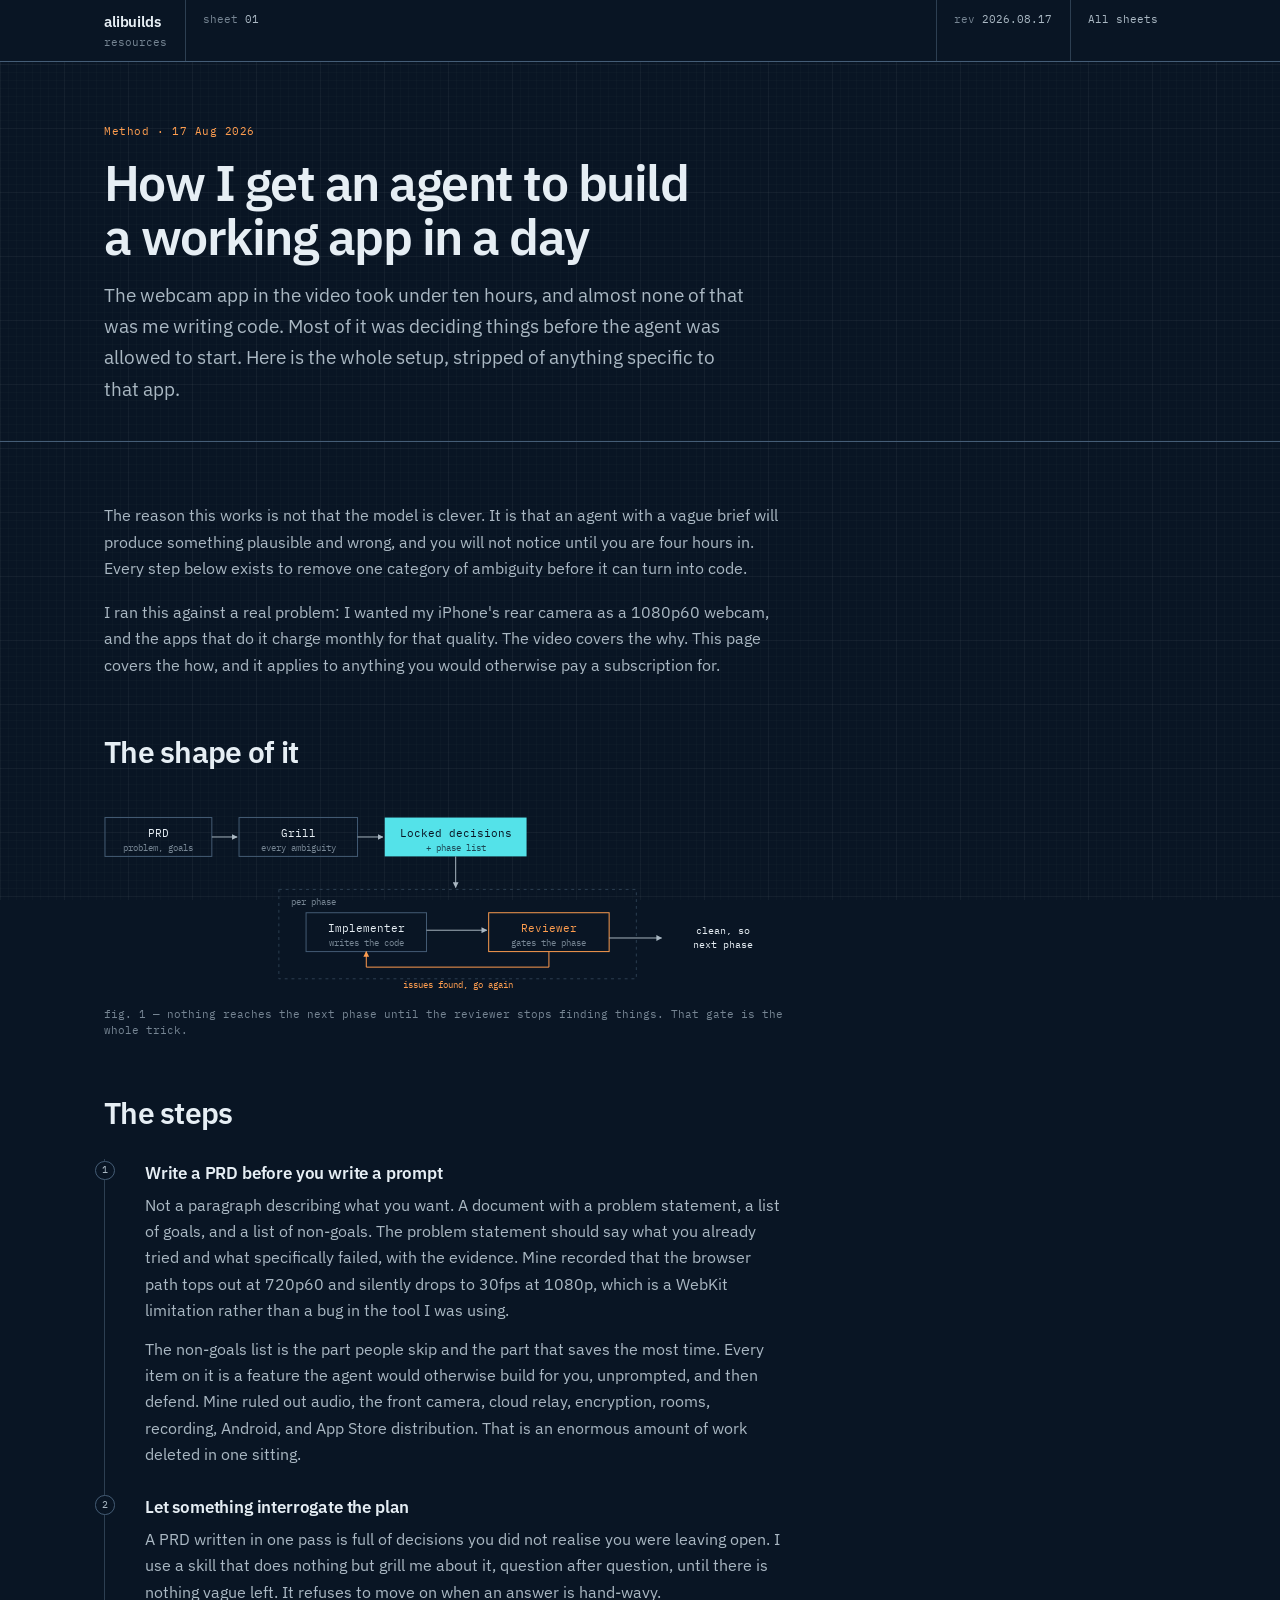
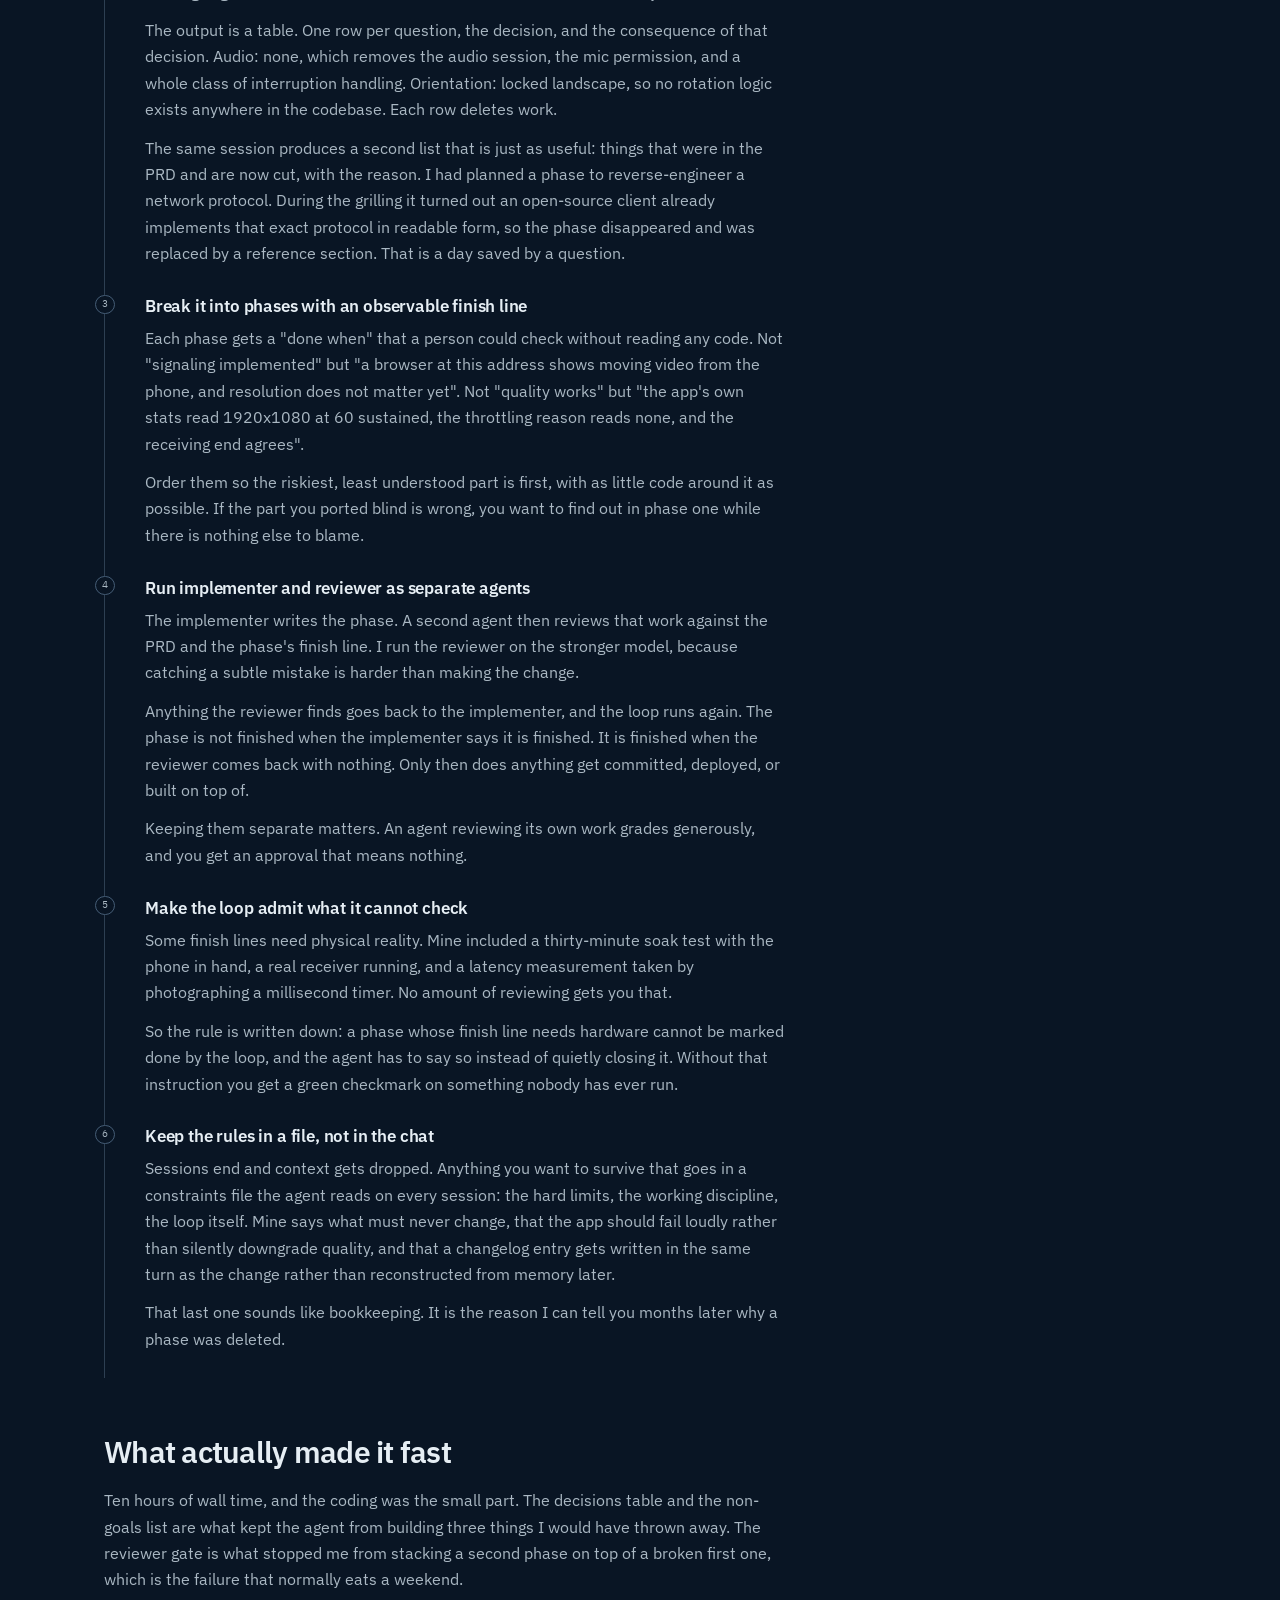
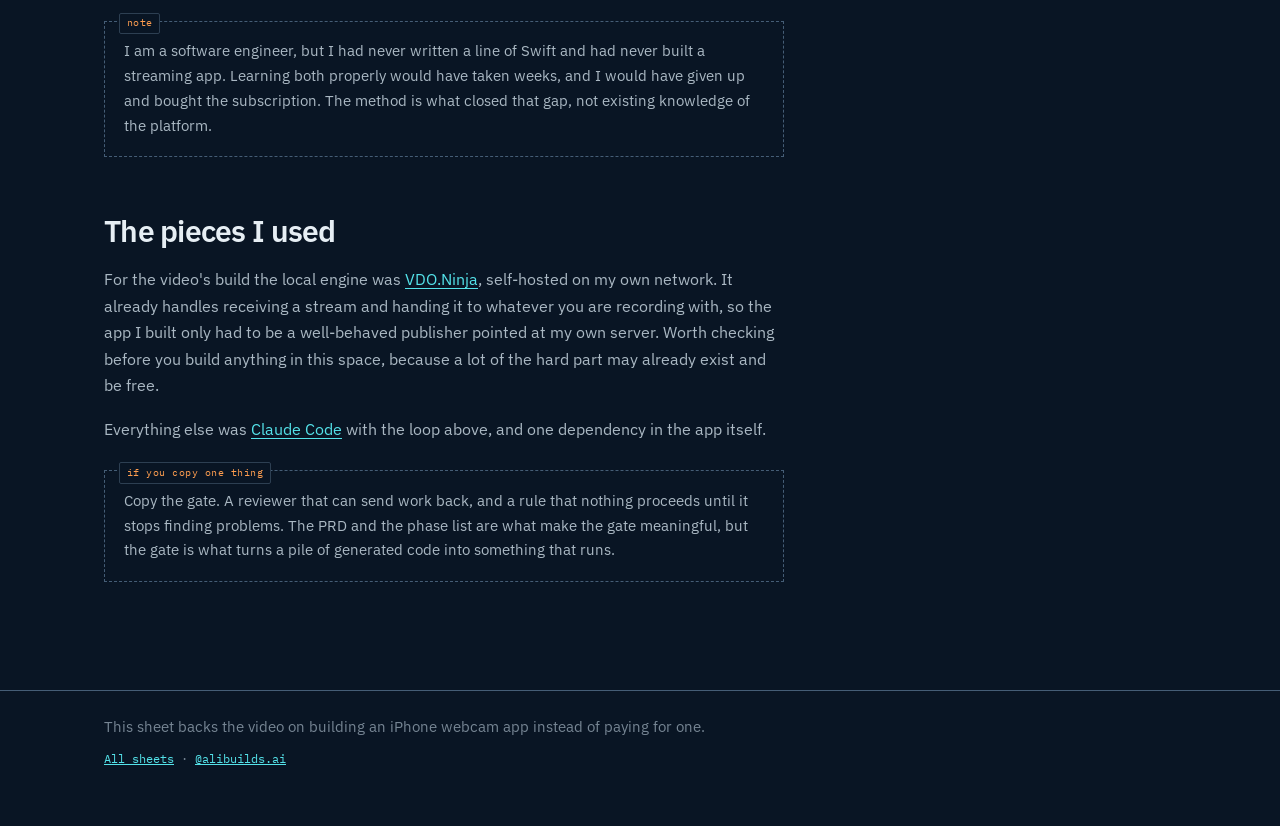
==== guides/agent-built-app/index.html @ 9efca92f "Blueprint resource hub: index with table/gallery/search, first guide sheet Static site for GitHub Pa" ====
<!doctype html>
<html lang="en">
<head>
<meta charset="utf-8">
<meta name="viewport" content="width=device-width, initial-scale=1">
<title>How I get an agent to build a working app in a day · alibuilds</title>
<meta name="description" content="The PRD, the interrogation that turns it into locked decisions, and the implementer-and-reviewer loop that gates every phase.">
<meta property="og:title" content="How I get an agent to build a working app in a day">
<meta property="og:description" content="The PRD, the interrogation that turns it into locked decisions, and the implementer-and-reviewer loop that gates every phase.">
<meta property="og:type" content="article">
<link rel="preconnect" href="https://fonts.googleapis.com">
<link rel="preconnect" href="https://fonts.gstatic.com" crossorigin>
<link href="https://fonts.googleapis.com/css2?family=IBM+Plex+Sans:wght@400;500;600;700&family=IBM+Plex+Mono:wght@400;500&display=swap" rel="stylesheet">
<link rel="stylesheet" href="../../assets/css/main.css">
</head>
<body>

<a class="skip" href="#body">Skip to the guide</a>

<div class="titleblock"><div class="wrap">
  <div class="tb"><b>alibuilds</b>resources</div>
  <div class="tb tb-hide">sheet<span class="v"> 01</span></div>
  <div class="tb tb-hide">rev<span class="v"> 2026.08.17</span></div>
  <div class="tb"><a href="../../">All sheets</a></div>
</div></div>

<div class="guide-head"><div class="wrap">
  <p class="kicker">Method · 17 Aug 2026</p>
  <h1>How I get an agent to build a working app in a day</h1>
  <p class="standfirst">The webcam app in the video took under ten hours, and almost none of that was me writing code. Most of it was deciding things before the agent was allowed to start. Here is the whole setup, stripped of anything specific to that app.</p>
</div></div>

<main class="wrap" id="body">
<div class="prose">

  <p>The reason this works is not that the model is clever. It is that an agent with a vague brief will produce something plausible and wrong, and you will not notice until you are four hours in. Every step below exists to remove one category of ambiguity before it can turn into code.</p>

  <p>I ran this against a real problem: I wanted my iPhone's rear camera as a 1080p60 webcam, and the apps that do it charge monthly for that quality. The video covers the why. This page covers the how, and it applies to anything you would otherwise pay a subscription for.</p>

  <h2>The shape of it</h2>

  <figure class="dwg">
    <svg viewBox="0 0 700 200" role="img" aria-labelledby="loop-title loop-desc" xmlns="http://www.w3.org/2000/svg">
      <title id="loop-title">The phase loop</title>
      <desc id="loop-desc">A PRD feeds an interrogation step, which produces locked decisions and a phase list. Each phase runs an implementer, then a reviewer. The reviewer either sends work back to the implementer or opens the gate to the next phase.</desc>
      <defs>
        <marker id="a1" viewBox="0 0 10 10" refX="9" refY="5" markerWidth="6" markerHeight="6" orient="auto-start-reverse"><path d="M0,0 L10,5 L0,10 z" fill="oklch(0.775 0.022 240)"/></marker>
        <marker id="a2" viewBox="0 0 10 10" refX="9" refY="5" markerWidth="6" markerHeight="6" orient="auto-start-reverse"><path d="M0,0 L10,5 L0,10 z" fill="oklch(0.790 0.155 55)"/></marker>
      </defs>
      <g font-family="IBM Plex Mono, monospace" font-size="11.5" fill="oklch(0.945 0.012 240)">
        <rect x="1" y="16" width="110" height="40" fill="none" stroke="oklch(0.470 0.050 250)"/>
        <text x="56" y="36" text-anchor="middle">PRD</text>
        <text x="56" y="50" text-anchor="middle" font-size="9.5" fill="oklch(0.610 0.028 245)">problem, goals</text>

        <line x1="111" y1="36" x2="137" y2="36" stroke="oklch(0.775 0.022 240)" marker-end="url(#a1)"/>

        <rect x="139" y="16" width="122" height="40" fill="none" stroke="oklch(0.470 0.050 250)"/>
        <text x="200" y="36" text-anchor="middle">Grill</text>
        <text x="200" y="50" text-anchor="middle" font-size="9.5" fill="oklch(0.610 0.028 245)">every ambiguity</text>

        <line x1="261" y1="36" x2="287" y2="36" stroke="oklch(0.775 0.022 240)" marker-end="url(#a1)"/>

        <rect x="289" y="16" width="146" height="40" fill="oklch(0.840 0.120 200)"/>
        <text x="362" y="36" text-anchor="middle" fill="oklch(0.192 0.036 255)">Locked decisions</text>
        <text x="362" y="50" text-anchor="middle" font-size="9.5" fill="oklch(0.192 0.036 255 / 0.75)">+ phase list</text>

        <line x1="362" y1="56" x2="362" y2="88" stroke="oklch(0.775 0.022 240)" marker-end="url(#a1)"/>

        <rect x="180" y="90" width="368" height="92" fill="none" stroke="oklch(0.360 0.040 250)" stroke-dasharray="3 4"/>
        <text x="192" y="106" font-size="9.5" fill="oklch(0.610 0.028 245)">per phase</text>

        <rect x="208" y="114" width="124" height="40" fill="none" stroke="oklch(0.470 0.050 250)"/>
        <text x="270" y="134" text-anchor="middle">Implementer</text>
        <text x="270" y="148" text-anchor="middle" font-size="9.5" fill="oklch(0.610 0.028 245)">writes the code</text>

        <line x1="332" y1="132" x2="394" y2="132" stroke="oklch(0.775 0.022 240)" marker-end="url(#a1)"/>

        <rect x="396" y="114" width="124" height="40" fill="none" stroke="oklch(0.790 0.155 55)"/>
        <text x="458" y="134" text-anchor="middle" fill="oklch(0.790 0.155 55)">Reviewer</text>
        <text x="458" y="148" text-anchor="middle" font-size="9.5" fill="oklch(0.610 0.028 245)">gates the phase</text>

        <path d="M458 154 L458 170 L270 170 L270 154" fill="none" stroke="oklch(0.790 0.155 55)" marker-end="url(#a2)"/>
        <text x="364" y="192" text-anchor="middle" font-size="9.5" fill="oklch(0.790 0.155 55)">issues found, go again</text>

        <line x1="520" y1="140" x2="574" y2="140" stroke="oklch(0.775 0.022 240)" marker-end="url(#a1)"/>
        <text x="637" y="136" text-anchor="middle" font-size="10.5">clean, so</text>
        <text x="637" y="150" text-anchor="middle" font-size="10.5">next phase</text>
      </g>
    </svg>
    <figcaption>fig. 1 — nothing reaches the next phase until the reviewer stops finding things. That gate is the whole trick.</figcaption>
  </figure>

  <h2>The steps</h2>

  <ol class="proc">

    <li>
      <h3>Write a PRD before you write a prompt</h3>
      <p>Not a paragraph describing what you want. A document with a problem statement, a list of goals, and a list of non-goals. The problem statement should say what you already tried and what specifically failed, with the evidence. Mine recorded that the browser path tops out at 720p60 and silently drops to 30fps at 1080p, which is a WebKit limitation rather than a bug in the tool I was using.</p>
      <p>The non-goals list is the part people skip and the part that saves the most time. Every item on it is a feature the agent would otherwise build for you, unprompted, and then defend. Mine ruled out audio, the front camera, cloud relay, encryption, rooms, recording, Android, and App Store distribution. That is an enormous amount of work deleted in one sitting.</p>
    </li>

    <li>
      <h3>Let something interrogate the plan</h3>
      <p>A PRD written in one pass is full of decisions you did not realise you were leaving open. I use a skill that does nothing but grill me about it, question after question, until there is nothing vague left. It refuses to move on when an answer is hand-wavy.</p>
      <p>The output is a table. One row per question, the decision, and the consequence of that decision. Audio: none, which removes the audio session, the mic permission, and a whole class of interruption handling. Orientation: locked landscape, so no rotation logic exists anywhere in the codebase. Each row deletes work.</p>
      <p>The same session produces a second list that is just as useful: things that were in the PRD and are now cut, with the reason. I had planned a phase to reverse-engineer a network protocol. During the grilling it turned out an open-source client already implements that exact protocol in readable form, so the phase disappeared and was replaced by a reference section. That is a day saved by a question.</p>
    </li>

    <li>
      <h3>Break it into phases with an observable finish line</h3>
      <p>Each phase gets a "done when" that a person could check without reading any code. Not "signaling implemented" but "a browser at this address shows moving video from the phone, and resolution does not matter yet". Not "quality works" but "the app's own stats read 1920x1080 at 60 sustained, the throttling reason reads none, and the receiving end agrees".</p>
      <p>Order them so the riskiest, least understood part is first, with as little code around it as possible. If the part you ported blind is wrong, you want to find out in phase one while there is nothing else to blame.</p>
    </li>

    <li>
      <h3>Run implementer and reviewer as separate agents</h3>
      <p>The implementer writes the phase. A second agent then reviews that work against the PRD and the phase's finish line. I run the reviewer on the stronger model, because catching a subtle mistake is harder than making the change.</p>
      <p>Anything the reviewer finds goes back to the implementer, and the loop runs again. The phase is not finished when the implementer says it is finished. It is finished when the reviewer comes back with nothing. Only then does anything get committed, deployed, or built on top of.</p>
      <p>Keeping them separate matters. An agent reviewing its own work grades generously, and you get an approval that means nothing.</p>
    </li>

    <li>
      <h3>Make the loop admit what it cannot check</h3>
      <p>Some finish lines need physical reality. Mine included a thirty-minute soak test with the phone in hand, a real receiver running, and a latency measurement taken by photographing a millisecond timer. No amount of reviewing gets you that.</p>
      <p>So the rule is written down: a phase whose finish line needs hardware cannot be marked done by the loop, and the agent has to say so instead of quietly closing it. Without that instruction you get a green checkmark on something nobody has ever run.</p>
    </li>

    <li>
      <h3>Keep the rules in a file, not in the chat</h3>
      <p>Sessions end and context gets dropped. Anything you want to survive that goes in a constraints file the agent reads on every session: the hard limits, the working discipline, the loop itself. Mine says what must never change, that the app should fail loudly rather than silently downgrade quality, and that a changelog entry gets written in the same turn as the change rather than reconstructed from memory later.</p>
      <p>That last one sounds like bookkeeping. It is the reason I can tell you months later why a phase was deleted.</p>
    </li>

  </ol>

  <h2>What actually made it fast</h2>

  <p>Ten hours of wall time, and the coding was the small part. The decisions table and the non-goals list are what kept the agent from building three things I would have thrown away. The reviewer gate is what stopped me from stacking a second phase on top of a broken first one, which is the failure that normally eats a weekend.</p>

  <div class="annot">
    <span class="tag">note</span>
    <p>I am a software engineer, but I had never written a line of Swift and had never built a streaming app. Learning both properly would have taken weeks, and I would have given up and bought the subscription. The method is what closed that gap, not existing knowledge of the platform.</p>
  </div>

  <h2>The pieces I used</h2>

  <p>For the video's build the local engine was <a href="https://vdo.ninja/">VDO.Ninja</a>, self-hosted on my own network. It already handles receiving a stream and handing it to whatever you are recording with, so the app I built only had to be a well-behaved publisher pointed at my own server. Worth checking before you build anything in this space, because a lot of the hard part may already exist and be free.</p>

  <p>Everything else was <a href="https://claude.com/claude-code">Claude Code</a> with the loop above, and one dependency in the app itself.</p>

  <div class="annot">
    <span class="tag">if you copy one thing</span>
    <p>Copy the gate. A reviewer that can send work back, and a rule that nothing proceeds until it stops finding problems. The PRD and the phase list are what make the gate meaningful, but the gate is what turns a pile of generated code into something that runs.</p>
  </div>

</div>
</main>

<footer class="guide-foot"><div class="wrap">
  <p>This sheet backs the video on building an iPhone webcam app instead of paying for one.</p>
  <p class="nav"><a href="../../">All sheets</a> · <a href="https://www.instagram.com/alibuilds.ai/">@alibuilds.ai</a></p>
</div></footer>

</body>
</html>
---- assets/css/main.css ----
/* alibuilds resource hub
   Lane: technical drawing. Ink-blue ground with a faint drafting grid, thin
   strokes, title-block header, sheets and callouts. Committed dark, no light
   variant: the pages are read on a phone at night straight off a video.
   ponytail: hand-written HTML per guide, one JS file for the index views.
   Move to a build step when copy-pasting the shell costs more than learning it. */

:root {
  color-scheme: dark;

  --ground:   oklch(0.192 0.036 255);
  --panel:    oklch(0.228 0.038 255);
  --panel-2:  oklch(0.262 0.040 255);
  --ink:      oklch(0.945 0.012 240);
  --ink-2:    oklch(0.775 0.022 240);
  --ink-3:    oklch(0.610 0.028 245);
  --stroke:   oklch(0.360 0.040 250);
  --stroke-2: oklch(0.470 0.050 250);
  --draw:     oklch(0.840 0.120 200);
  --draw-dim: oklch(0.840 0.120 200 / 0.14);
  --mark:     oklch(0.790 0.155 55);

  --sans: "IBM Plex Sans", ui-sans-serif, system-ui, -apple-system, "Segoe UI", sans-serif;
  --mono: "IBM Plex Mono", ui-monospace, SFMono-Regular, Menlo, Consolas, monospace;

  --measure: 68ch;
  --gutter: clamp(1.1rem, 4.5vw, 3.5rem);
  --ease: cubic-bezier(0.16, 1, 0.3, 1);

  --z-sticky: 10;
  --z-overlay: 40;
}

*, *::before, *::after { box-sizing: border-box; }

html { -webkit-text-size-adjust: 100%; }

body {
  margin: 0;
  color: var(--ink);
  font-family: var(--sans);
  font-size: 1rem;
  line-height: 1.65;
  background-color: var(--ground);
  /* drafting grid: 8px fine over 64px coarse, deliberately near-threshold */
  background-image:
    linear-gradient(oklch(0.98 0.02 240 / 0.030) 1px, transparent 1px),
    linear-gradient(90deg, oklch(0.98 0.02 240 / 0.030) 1px, transparent 1px),
    linear-gradient(oklch(0.98 0.02 240 / 0.016) 1px, transparent 1px),
    linear-gradient(90deg, oklch(0.98 0.02 240 / 0.016) 1px, transparent 1px);
  background-size: 64px 64px, 64px 64px, 8px 8px, 8px 8px;
  background-attachment: fixed;
  -webkit-font-smoothing: antialiased;
}

.wrap { width: 100%; max-width: 74rem; margin-inline: auto; padding-inline: var(--gutter); }

a { color: var(--draw); }

:where(a, button, input, summary):focus-visible {
  outline: 2px solid var(--draw);
  outline-offset: 2px;
  border-radius: 2px;
}

.skip {
  position: absolute; left: -9999px; top: 0;
  background: var(--panel); color: var(--ink);
  padding: 0.6rem 1rem; z-index: var(--z-overlay);
}
.skip:focus { left: 0.5rem; top: 0.5rem; }

/* ---------- title block ---------- */

.titleblock { border-bottom: 1px solid var(--stroke-2); background: var(--ground); position: sticky; top: 0; z-index: var(--z-sticky); }
.titleblock .wrap { display: grid; grid-template-columns: 1fr auto; }
@media (min-width: 46rem) { .titleblock .wrap { grid-template-columns: auto 1fr auto auto; } }

.tb {
  padding: 0.7rem 1.1rem;
  border-left: 1px solid var(--stroke);
  font-family: var(--mono); font-size: 0.6875rem; color: var(--ink-3); line-height: 1.5;
}
.tb:first-child { border-left: 0; padding-left: 0; }
.tb b { display: block; font-family: var(--sans); font-size: 0.9375rem; font-weight: 600; color: var(--ink); letter-spacing: -0.01em; }
.tb .v { color: var(--ink-2); }
.tb a { color: var(--ink-2); text-decoration: none; }
.tb a:hover { color: var(--draw); }
.tb-hide { display: none; }
@media (min-width: 46rem) { .tb-hide { display: block; } }

/* ---------- hero ---------- */

.hero { padding-block: clamp(2.5rem, 7vw, 4.5rem) clamp(1.5rem, 4vw, 2.5rem); }
.hero h1 {
  font-size: clamp(2rem, 5.4vw, 3.5rem); font-weight: 600;
  line-height: 1.08; letter-spacing: -0.03em;
  margin: 0 0 1.15rem; max-width: 18ch; text-wrap: balance;
}
.hero h1 u {
  color: var(--draw); text-decoration: underline;
  text-decoration-color: var(--stroke-2); text-decoration-thickness: 1px;
  text-underline-offset: 0.16em;
}
.hero p { color: var(--ink-2); max-width: 52ch; margin: 0; font-size: clamp(1rem, 1.6vw, 1.125rem); text-wrap: pretty; }

.dim { display: flex; align-items: center; gap: 0.6rem; margin-top: 2rem; font-family: var(--mono); font-size: 0.6875rem; color: var(--ink-3); }
.dim .l { height: 1px; background: var(--stroke-2); flex: 1; position: relative; }
.dim .l::before, .dim .l::after { content: ""; position: absolute; top: -3px; width: 1px; height: 7px; background: var(--stroke-2); }
.dim .l::before { left: 0; }
.dim .l::after { right: 0; }

/* ---------- section rules ---------- */

.sect { margin-top: clamp(2rem, 5vw, 3rem); }
.sect-head { display: flex; align-items: center; gap: 0.75rem; font-family: var(--mono); font-size: 0.6875rem; color: var(--ink-3); letter-spacing: 0.05em; margin-bottom: 0.9rem; }
.sect-head::after { content: ""; flex: 1; height: 1px; background: var(--stroke); }

/* ---------- guide page ---------- */

.guide-head { padding-block: clamp(2.25rem, 6vw, 3.75rem) clamp(1.5rem, 4vw, 2.25rem); border-bottom: 1px solid var(--stroke-2); }
.guide-head .kicker { font-family: var(--mono); font-size: 0.6875rem; color: var(--mark); letter-spacing: 0.05em; margin: 0 0 0.9rem; }
.guide-head h1 {
  margin: 0 0 1rem; font-size: clamp(1.9rem, 5vw, 3.15rem); font-weight: 600;
  line-height: 1.08; letter-spacing: -0.03em; max-width: 21ch; text-wrap: balance;
}
.guide-head .standfirst { margin: 0; font-size: clamp(1rem, 1.6vw, 1.1875rem); color: var(--ink-2); max-width: 60ch; text-wrap: pretty; }

.prose { max-width: var(--measure); padding-block: clamp(1.75rem, 4.5vw, 2.75rem) 1rem; }
.prose > * + * { margin-top: 1.1rem; }
.prose h2 {
  margin-top: clamp(2.5rem, 6vw, 3.5rem); margin-bottom: 0.25rem;
  font-size: clamp(1.4rem, 2.8vw, 1.9rem); font-weight: 600;
  letter-spacing: -0.024em; line-height: 1.18; text-wrap: balance;
}
.prose h3 { margin-top: 1.9rem; margin-bottom: 0.1rem; font-size: 1.0625rem; font-weight: 600; letter-spacing: -0.01em; }
.prose p { color: var(--ink-2); text-wrap: pretty; }
.prose strong { color: var(--ink); font-weight: 600; }
.prose a { text-underline-offset: 0.18em; }
.prose a:hover { text-decoration-thickness: 2px; }
.prose code { font-family: var(--mono); font-size: 0.86em; color: var(--draw); background: var(--panel); border: 1px solid var(--stroke); border-radius: 3px; padding: 0.08em 0.34em; }
.prose pre { font-family: var(--mono); font-size: 0.84rem; line-height: 1.6; background: var(--panel); border: 1px solid var(--stroke); border-radius: 3px; padding: 1rem 1.15rem; overflow-x: auto; }
.prose pre code { background: none; border: 0; padding: 0; color: var(--ink-2); }

/* ordered procedure: the guides genuinely are sequences */
ol.proc { list-style: none; counter-reset: p; margin: 1.75rem 0; padding: 0; border-left: 1px solid var(--stroke); }
ol.proc > li { counter-increment: p; position: relative; padding: 0 0 1.6rem 2.5rem; }
ol.proc > li::before {
  content: counter(p); position: absolute; left: -0.6rem; top: 0.15rem;
  width: 1.2rem; height: 1.2rem; display: grid; place-items: center; border-radius: 50%;
  background: var(--ground); border: 1px solid var(--stroke-2);
  font-family: var(--mono); font-size: 0.625rem; color: var(--ink-2);
}
ol.proc h3 { margin-top: 0; margin-bottom: 0.3rem; }
ol.proc p { margin: 0 0 0.75rem; }
ol.proc p:last-child { margin-bottom: 0; }

.annot { border: 1px dashed var(--stroke-2); padding: 1.1rem 1.2rem; margin: 1.75rem 0; position: relative; }
.annot .tag { position: absolute; top: -0.55rem; left: 0.9rem; background: var(--ground); padding-inline: 0.4rem; font-family: var(--mono); font-size: 0.625rem; color: var(--mark); letter-spacing: 0.05em; }
.annot p { margin: 0; color: var(--ink-2); font-size: 0.9375rem; }
.annot p + p { margin-top: 0.7rem; }

figure.dwg { margin: 2rem 0; }
figure.dwg svg { width: 100%; height: auto; display: block; }
figure.dwg figcaption { font-family: var(--mono); font-size: 0.6875rem; color: var(--ink-3); margin-top: 0.6rem; line-height: 1.5; }

.guide-foot { border-top: 1px solid var(--stroke-2); margin-top: clamp(2.5rem, 6vw, 4rem); padding-block: 1.5rem 3rem; }
.guide-foot p { margin: 0 0 0.6rem; color: var(--ink-3); font-size: 0.9375rem; }
.guide-foot .nav { font-family: var(--mono); font-size: 0.75rem; }

footer.site { border-top: 1px solid var(--stroke-2); margin-top: clamp(2.5rem, 6vw, 4rem); padding-block: 1.4rem 3rem; font-family: var(--mono); font-size: 0.75rem; color: var(--ink-3); }
footer.site a { color: var(--ink-2); }

/* ---------- index: toolbar ---------- */

.toolbar {
  display: flex; align-items: center; gap: 0.6rem; flex-wrap: wrap;
  border: 1px solid var(--stroke); border-bottom: 0;
  background: var(--panel); padding: 0.55rem 0.6rem;
}

.search { position: relative; flex: 1 1 14rem; min-width: 0; }
.search svg { position: absolute; left: 0.6rem; top: 50%; translate: 0 -50%; width: 0.9rem; height: 0.9rem; stroke: var(--ink-3); fill: none; stroke-width: 2; pointer-events: none; }
.search input {
  width: 100%; appearance: none;
  background: var(--ground); color: var(--ink);
  border: 1px solid var(--stroke); border-radius: 2px;
  font-family: var(--mono); font-size: 0.8125rem;
  padding: 0.42rem 0.6rem 0.42rem 2rem;
  transition: border-color 0.2s var(--ease);
}
.search input::placeholder { color: var(--ink-3); }
.search input:hover { border-color: var(--stroke-2); }
.search input:focus { outline: none; border-color: var(--draw); }

.viewswitch { display: flex; border: 1px solid var(--stroke); border-radius: 2px; overflow: hidden; }
.viewswitch button {
  appearance: none; background: var(--ground); color: var(--ink-3);
  border: 0; border-left: 1px solid var(--stroke);
  font-family: var(--mono); font-size: 0.75rem; letter-spacing: 0.02em;
  padding: 0.42rem 0.75rem; cursor: pointer; display: flex; align-items: center; gap: 0.4rem;
  transition: background-color 0.2s var(--ease), color 0.2s var(--ease);
}
.viewswitch button:first-child { border-left: 0; }
.viewswitch button svg { width: 0.8rem; height: 0.8rem; stroke: currentColor; fill: none; stroke-width: 1.6; }
.viewswitch button:hover { color: var(--ink-2); background: var(--panel-2); }
.viewswitch button[aria-pressed="true"] { background: var(--draw-dim); color: var(--draw); }

.count { font-family: var(--mono); font-size: 0.6875rem; color: var(--ink-3); margin-left: auto; padding-inline: 0.3rem; }
@media (max-width: 34rem) { .count { order: 3; margin-left: 0; } }

/* ---------- index: table view ---------- */

.tablewrap { border: 1px solid var(--stroke); overflow-x: auto; }
table.db { width: 100%; min-width: 46rem; border-collapse: collapse; font-size: 0.9375rem; }
table.db thead th {
  text-align: left; font-family: var(--mono); font-weight: 400;
  font-size: 0.6875rem; letter-spacing: 0.05em; color: var(--ink-3);
  background: var(--panel); padding: 0.5rem 0.9rem;
  border-bottom: 1px solid var(--stroke); white-space: nowrap;
}
table.db thead th svg { width: 0.75rem; height: 0.75rem; stroke: currentColor; fill: none; stroke-width: 1.6; vertical-align: -0.12em; margin-right: 0.35rem; }
table.db tbody tr { border-bottom: 1px solid var(--stroke); transition: background-color 0.2s var(--ease); }
table.db tbody tr:last-child { border-bottom: 0; }
table.db tbody tr:hover { background: var(--panel); }
table.db td { padding: 0.7rem 0.9rem; vertical-align: top; }
table.db td.c-name { min-width: 20rem; }
table.db .name { display: flex; align-items: baseline; gap: 0.6rem; text-decoration: none; color: var(--ink); font-weight: 500; letter-spacing: -0.012em; line-height: 1.35; }
table.db .name:hover { color: var(--draw); }
table.db tr[data-status="queued"] .name { color: var(--ink-3); cursor: default; }
table.db tr[data-status="queued"] .name:hover { color: var(--ink-3); }
table.db td.c-created { font-family: var(--mono); font-size: 0.75rem; color: var(--ink-3); white-space: nowrap; }

.callout-n {
  flex: none; display: inline-grid; place-items: center;
  width: 1.35rem; height: 1.35rem; border-radius: 50%;
  border: 1px solid var(--stroke-2); color: var(--ink-3);
  font-family: var(--mono); font-size: 0.625rem;
}
[data-status="published"] .callout-n { border-color: var(--draw); color: var(--draw); }

.cat { font-family: var(--mono); font-size: 0.6875rem; letter-spacing: 0.04em; color: var(--ink-2); white-space: nowrap; }
.cat::before { content: ""; display: inline-block; width: 0.4rem; height: 0.4rem; margin-right: 0.45rem; border: 1px solid currentColor; rotate: 45deg; vertical-align: 0.04em; }
.cat[data-cat="Method"] { color: var(--draw); }
.cat[data-cat="Teardown"] { color: var(--mark); }
.cat[data-cat="Reference"] { color: var(--ink-2); }

.tags { display: flex; flex-wrap: wrap; gap: 0.3rem; }
.tag {
  font-family: var(--mono); font-size: 0.625rem; letter-spacing: 0.03em;
  color: var(--ink-2); background: var(--panel-2);
  border: 1px solid var(--stroke); border-radius: 2px;
  padding: 0.08rem 0.36rem; white-space: nowrap;
}

/* ---------- index: gallery view ---------- */

/* 1px gap plus a 1px ring on each card draws the rules without filling the
   empty tail of the last grid row */
.gallery { display: grid; gap: 1px; padding: 1px; }
@media (min-width: 40rem) { .gallery { grid-template-columns: repeat(auto-fit, minmax(19rem, 1fr)); } }
.card { background: var(--ground); display: flex; flex-direction: column; box-shadow: 0 0 0 1px var(--stroke); }
.card > a, .card > div.inner {
  display: flex; flex-direction: column; gap: 0.55rem; height: 100%;
  padding: clamp(1.1rem, 2.6vw, 1.5rem);
  text-decoration: none; color: inherit;
  transition: background-color 0.25s var(--ease);
}
.card > a:hover { background: var(--panel); }
.card .cardtop { display: flex; align-items: center; justify-content: space-between; gap: 0.75rem; }
.card h3 { font-size: 1.125rem; font-weight: 600; letter-spacing: -0.02em; line-height: 1.25; margin: 0; text-wrap: balance; }
.card > a:hover h3 { color: var(--draw); }
.card[data-status="queued"] h3 { color: var(--ink-2); }
.card p { margin: 0; color: var(--ink-2); font-size: 0.9375rem; text-wrap: pretty; }
.card .cardfoot { margin-top: auto; padding-top: 0.85rem; border-top: 1px dashed var(--stroke); display: flex; align-items: center; gap: 0.75rem; flex-wrap: wrap; }
.card .when { font-family: var(--mono); font-size: 0.6875rem; color: var(--ink-3); margin-left: auto; }

[hidden] { display: none !important; }

.empty { border: 1px solid var(--stroke); padding: 2.5rem 1.25rem; text-align: center; color: var(--ink-3); font-family: var(--mono); font-size: 0.8125rem; }

/* ---------- motion ---------- */

@media (prefers-reduced-motion: reduce) {
  *, *::before, *::after {
    animation-duration: 0.01ms !important;
    animation-iteration-count: 1 !important;
    transition-duration: 0.01ms !important;
    scroll-behavior: auto !important;
  }
}
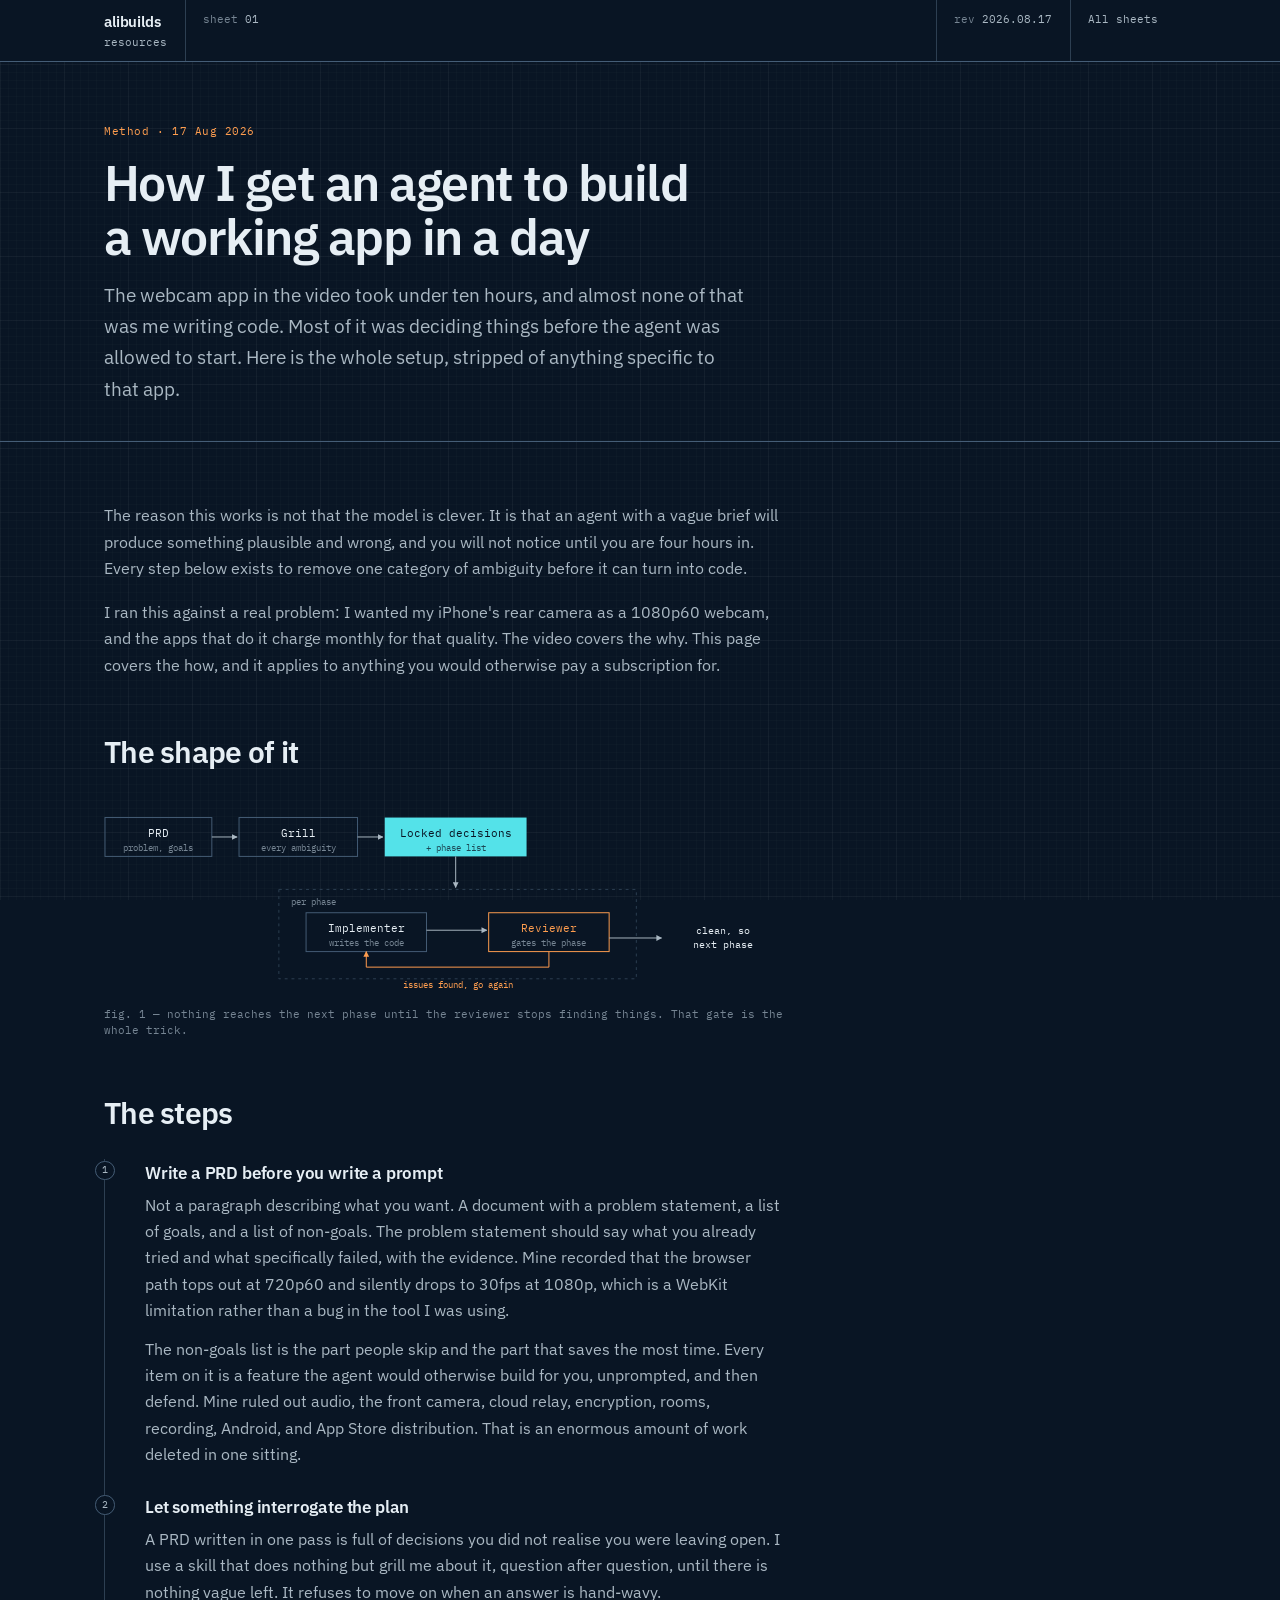
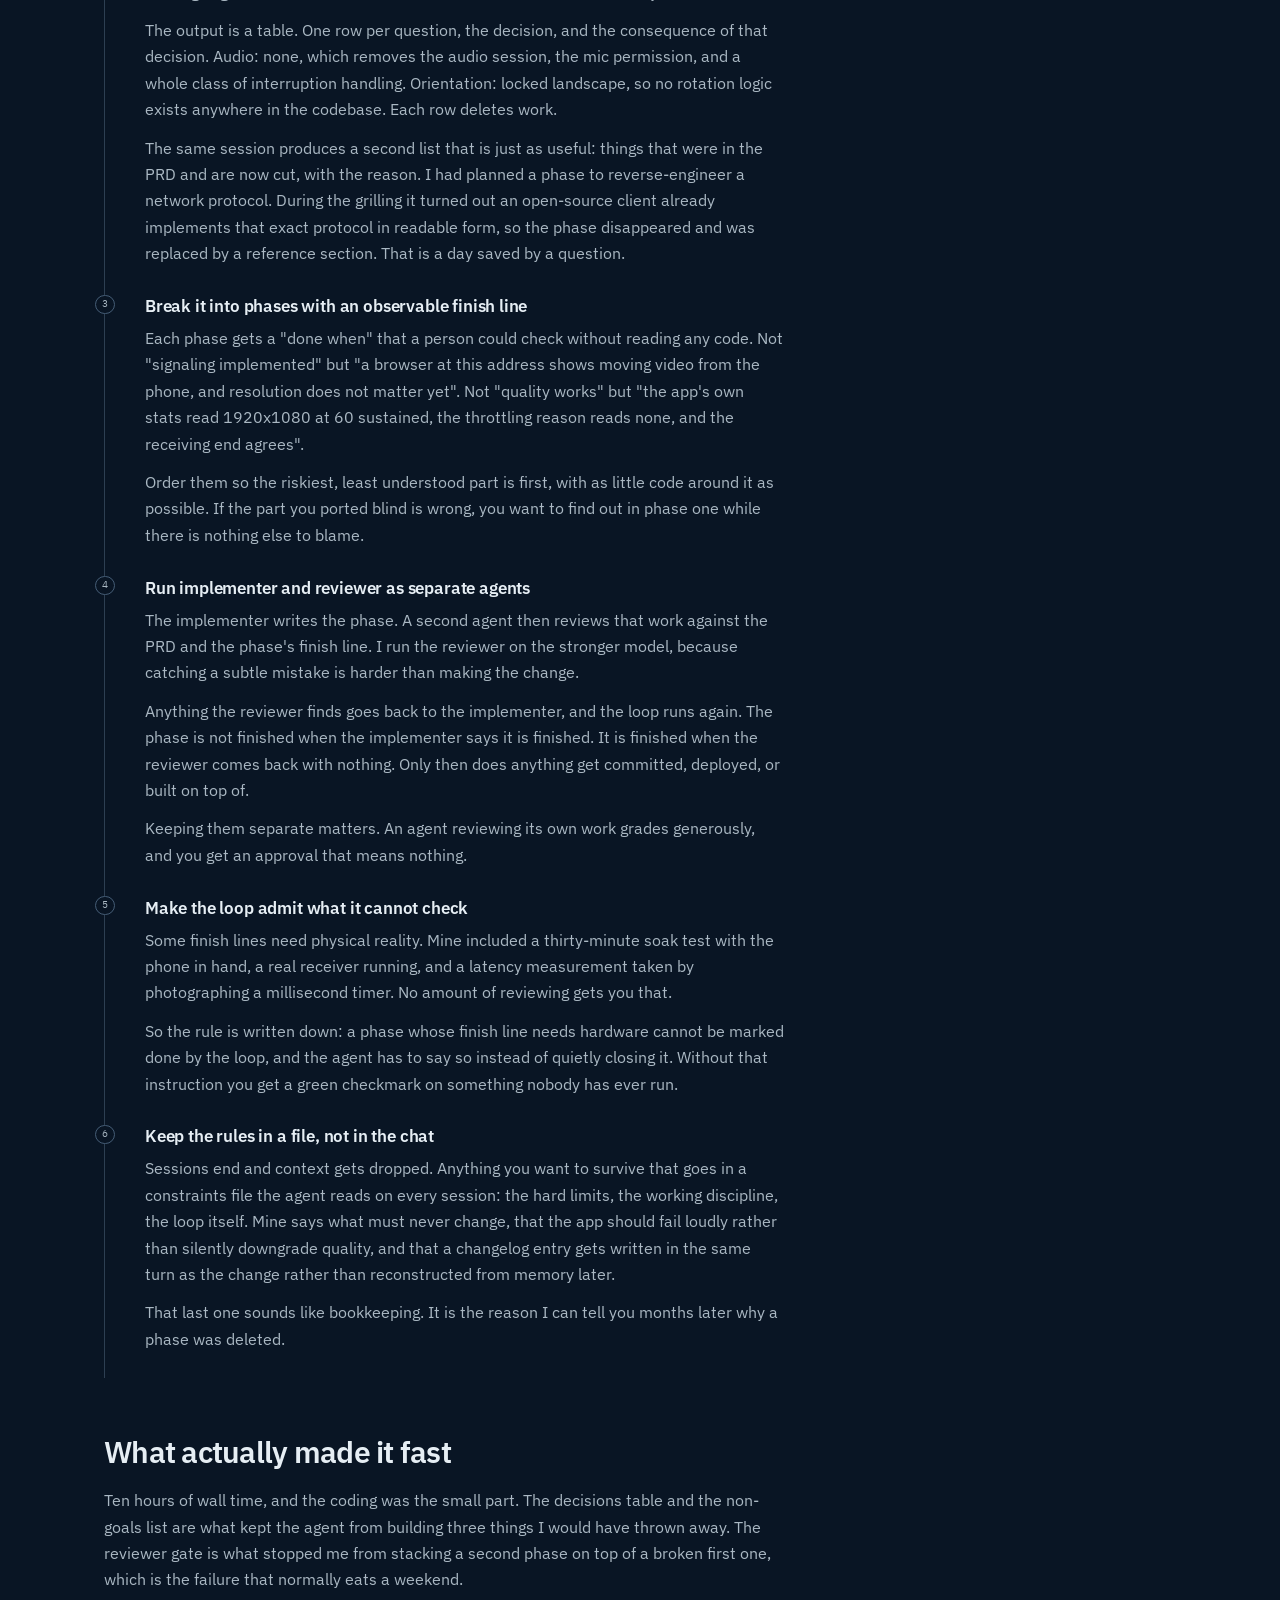
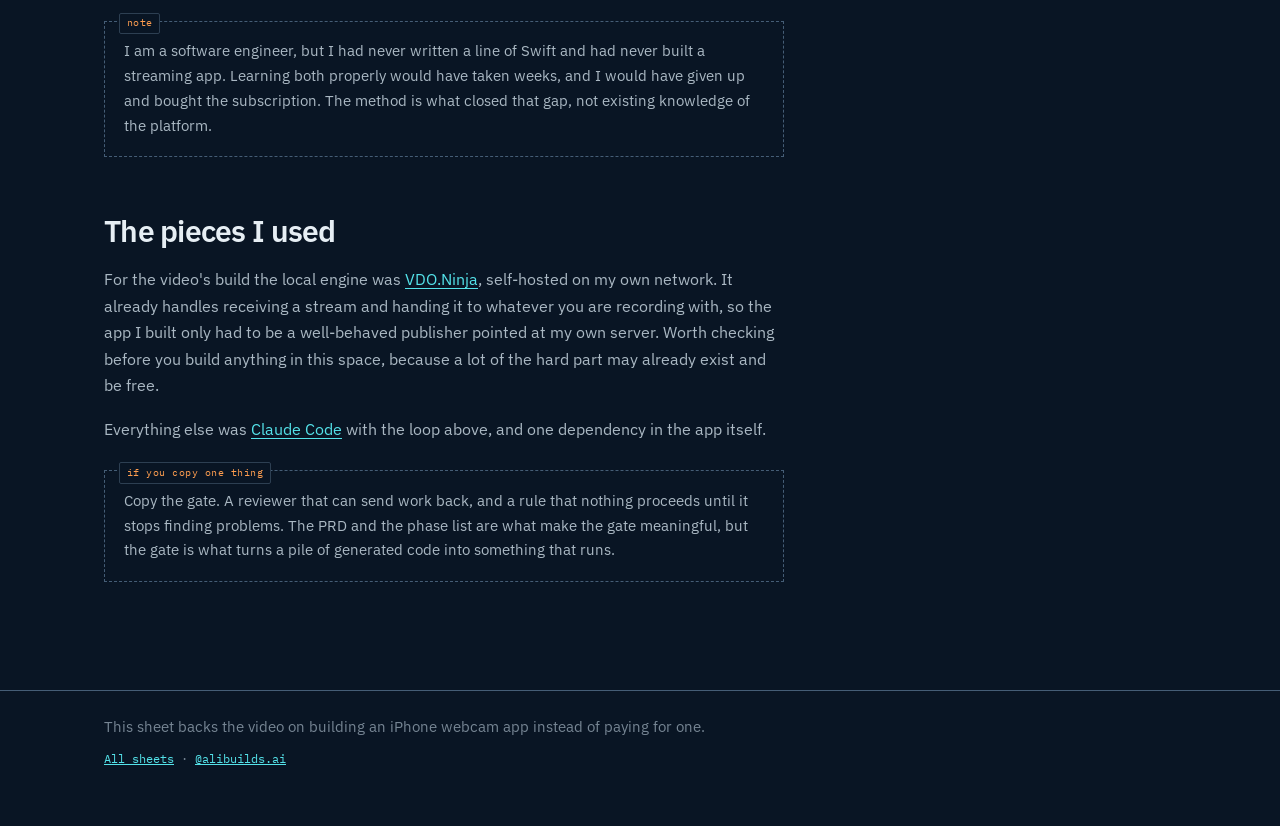
==== commit 4b17134d: "Link titleblock brand mark to hub home" ====
--- a/guides/agent-built-app/index.html
+++ b/guides/agent-built-app/index.html
@@ -8,6 +8,9 @@
 <meta property="og:title" content="How I get an agent to build a working app in a day">
 <meta property="og:description" content="The PRD, the interrogation that turns it into locked decisions, and the implementer-and-reviewer loop that gates every phase.">
 <meta property="og:type" content="article">
+<link rel="icon" href="../../assets/icons/icon.svg" type="image/svg+xml">
+<link rel="icon" href="../../assets/icons/icon-32.png" sizes="32x32" type="image/png">
+<link rel="apple-touch-icon" href="../../assets/icons/icon-192.png">
 <link rel="preconnect" href="https://fonts.googleapis.com">
 <link rel="preconnect" href="https://fonts.gstatic.com" crossorigin>
 <link href="https://fonts.googleapis.com/css2?family=IBM+Plex+Sans:wght@400;500;600;700&family=IBM+Plex+Mono:wght@400;500&display=swap" rel="stylesheet">
@@ -18,7 +21,7 @@
 <a class="skip" href="#body">Skip to the guide</a>
 
 <div class="titleblock"><div class="wrap">
-  <div class="tb"><b>alibuilds</b>resources</div>
+  <div class="tb"><a href="../../"><b>alibuilds</b>resources</a></div>
   <div class="tb tb-hide">sheet<span class="v"> 01</span></div>
   <div class="tb tb-hide">rev<span class="v"> 2026.08.17</span></div>
   <div class="tb"><a href="../../">All sheets</a></div>
--- a/assets/css/main.css
+++ b/assets/css/main.css
@@ -253,6 +253,17 @@
   padding: 0.08rem 0.36rem; white-space: nowrap;
 }
 
+/* Tag colours are grouped by what the tag is about, not assigned at random:
+   cyan = agent mechanics, blue = planning artefacts, violet = tooling,
+   green = platform, amber = cost, rose = craft. A tag with no data-c falls
+   back to the neutral chip above, so new tags never look broken. */
+.tag[data-c="cyan"]   { color: oklch(0.870 0.100 200); border-color: oklch(0.480 0.075 200); background: oklch(0.290 0.045 200); }
+.tag[data-c="blue"]   { color: oklch(0.860 0.090 255); border-color: oklch(0.480 0.070 255); background: oklch(0.290 0.045 255); }
+.tag[data-c="violet"] { color: oklch(0.860 0.095 300); border-color: oklch(0.480 0.075 300); background: oklch(0.295 0.048 300); }
+.tag[data-c="green"]  { color: oklch(0.865 0.105 155); border-color: oklch(0.470 0.075 155); background: oklch(0.285 0.045 155); }
+.tag[data-c="amber"]  { color: oklch(0.870 0.105  75); border-color: oklch(0.490 0.080  70); background: oklch(0.295 0.048  70); }
+.tag[data-c="rose"]   { color: oklch(0.860 0.095  15); border-color: oklch(0.490 0.080  15); background: oklch(0.295 0.048  15); }
+
 /* ---------- index: gallery view ---------- */
 
 /* 1px gap plus a 1px ring on each card draws the rules without filling the
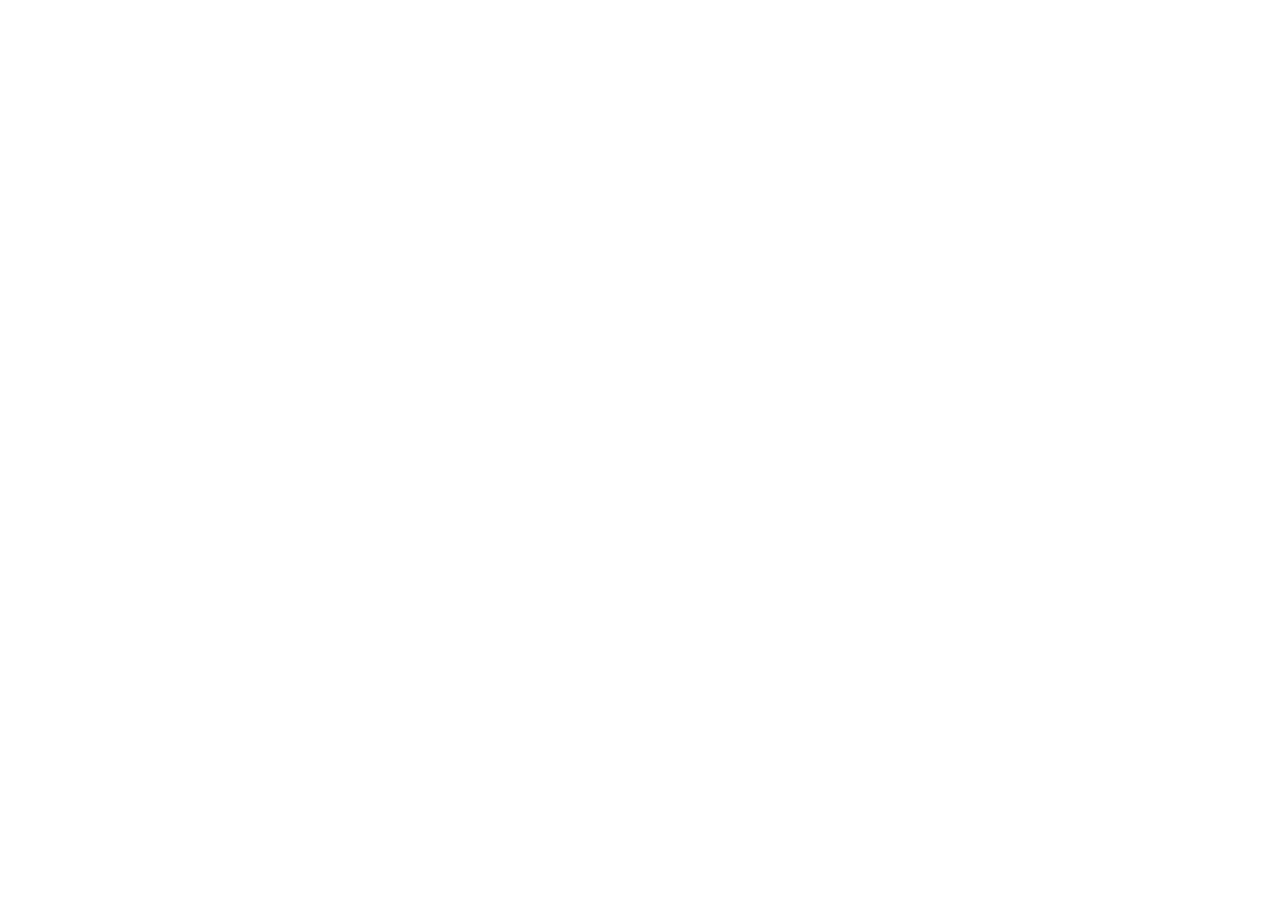
==== commit a1c9ea58: "Redirect stubs: old GitHub Pages URLs -> alibuilds.blog/resources Orphan branch published by GitHub " ====
--- a/guides/agent-built-app/index.html
+++ b/guides/agent-built-app/index.html
@@ -2,168 +2,23 @@
 <html lang="en">
 <head>
 <meta charset="utf-8">
-<meta name="viewport" content="width=device-width, initial-scale=1">
-<title>How I get an agent to build a working app in a day · alibuilds</title>
-<meta name="description" content="The PRD, the interrogation that turns it into locked decisions, and the implementer-and-reviewer loop that gates every phase.">
-<meta property="og:title" content="How I get an agent to build a working app in a day">
-<meta property="og:description" content="The PRD, the interrogation that turns it into locked decisions, and the implementer-and-reviewer loop that gates every phase.">
-<meta property="og:type" content="article">
-<link rel="icon" href="../../assets/icons/icon.svg" type="image/svg+xml">
-<link rel="icon" href="../../assets/icons/icon-32.png" sizes="32x32" type="image/png">
-<link rel="apple-touch-icon" href="../../assets/icons/icon-192.png">
-<link rel="preconnect" href="https://fonts.googleapis.com">
-<link rel="preconnect" href="https://fonts.gstatic.com" crossorigin>
-<link href="https://fonts.googleapis.com/css2?family=IBM+Plex+Sans:wght@400;500;600;700&family=IBM+Plex+Mono:wght@400;500&display=swap" rel="stylesheet">
-<link rel="stylesheet" href="../../assets/css/main.css">
+<title>Moved — How I get an agent to build a working app in a day · alibuilds</title>
+<link rel="canonical" href="https://alibuilds.blog/resources/guides/agent-built-app/">
+<meta name="robots" content="noindex, follow">
+<meta http-equiv="refresh" content="0; url=https://alibuilds.blog/resources/guides/agent-built-app/">
+<style>
+  body{background:#0d0f13;color:#e8eaed;font:16px/1.6 system-ui,sans-serif;
+       display:grid;place-items:center;min-height:100vh;margin:0;padding:2rem;text-align:center}
+  a{color:#7cc4ff}
+  p{max-width:38rem}
+</style>
 </head>
 <body>
-
-<a class="skip" href="#body">Skip to the guide</a>
-
-<div class="titleblock"><div class="wrap">
-  <div class="tb"><a href="../../"><b>alibuilds</b>resources</a></div>
-  <div class="tb tb-hide">sheet<span class="v"> 01</span></div>
-  <div class="tb tb-hide">rev<span class="v"> 2026.08.17</span></div>
-  <div class="tb"><a href="../../">All sheets</a></div>
-</div></div>
-
-<div class="guide-head"><div class="wrap">
-  <p class="kicker">Method · 17 Aug 2026</p>
-  <h1>How I get an agent to build a working app in a day</h1>
-  <p class="standfirst">The webcam app in the video took under ten hours, and almost none of that was me writing code. Most of it was deciding things before the agent was allowed to start. Here is the whole setup, stripped of anything specific to that app.</p>
-</div></div>
-
-<main class="wrap" id="body">
-<div class="prose">
-
-  <p>The reason this works is not that the model is clever. It is that an agent with a vague brief will produce something plausible and wrong, and you will not notice until you are four hours in. Every step below exists to remove one category of ambiguity before it can turn into code.</p>
-
-  <p>I ran this against a real problem: I wanted my iPhone's rear camera as a 1080p60 webcam, and the apps that do it charge monthly for that quality. The video covers the why. This page covers the how, and it applies to anything you would otherwise pay a subscription for.</p>
-
-  <h2>The shape of it</h2>
-
-  <figure class="dwg">
-    <svg viewBox="0 0 700 200" role="img" aria-labelledby="loop-title loop-desc" xmlns="http://www.w3.org/2000/svg">
-      <title id="loop-title">The phase loop</title>
-      <desc id="loop-desc">A PRD feeds an interrogation step, which produces locked decisions and a phase list. Each phase runs an implementer, then a reviewer. The reviewer either sends work back to the implementer or opens the gate to the next phase.</desc>
-      <defs>
-        <marker id="a1" viewBox="0 0 10 10" refX="9" refY="5" markerWidth="6" markerHeight="6" orient="auto-start-reverse"><path d="M0,0 L10,5 L0,10 z" fill="oklch(0.775 0.022 240)"/></marker>
-        <marker id="a2" viewBox="0 0 10 10" refX="9" refY="5" markerWidth="6" markerHeight="6" orient="auto-start-reverse"><path d="M0,0 L10,5 L0,10 z" fill="oklch(0.790 0.155 55)"/></marker>
-      </defs>
-      <g font-family="IBM Plex Mono, monospace" font-size="11.5" fill="oklch(0.945 0.012 240)">
-        <rect x="1" y="16" width="110" height="40" fill="none" stroke="oklch(0.470 0.050 250)"/>
-        <text x="56" y="36" text-anchor="middle">PRD</text>
-        <text x="56" y="50" text-anchor="middle" font-size="9.5" fill="oklch(0.610 0.028 245)">problem, goals</text>
-
-        <line x1="111" y1="36" x2="137" y2="36" stroke="oklch(0.775 0.022 240)" marker-end="url(#a1)"/>
-
-        <rect x="139" y="16" width="122" height="40" fill="none" stroke="oklch(0.470 0.050 250)"/>
-        <text x="200" y="36" text-anchor="middle">Grill</text>
-        <text x="200" y="50" text-anchor="middle" font-size="9.5" fill="oklch(0.610 0.028 245)">every ambiguity</text>
-
-        <line x1="261" y1="36" x2="287" y2="36" stroke="oklch(0.775 0.022 240)" marker-end="url(#a1)"/>
-
-        <rect x="289" y="16" width="146" height="40" fill="oklch(0.840 0.120 200)"/>
-        <text x="362" y="36" text-anchor="middle" fill="oklch(0.192 0.036 255)">Locked decisions</text>
-        <text x="362" y="50" text-anchor="middle" font-size="9.5" fill="oklch(0.192 0.036 255 / 0.75)">+ phase list</text>
-
-        <line x1="362" y1="56" x2="362" y2="88" stroke="oklch(0.775 0.022 240)" marker-end="url(#a1)"/>
-
-        <rect x="180" y="90" width="368" height="92" fill="none" stroke="oklch(0.360 0.040 250)" stroke-dasharray="3 4"/>
-        <text x="192" y="106" font-size="9.5" fill="oklch(0.610 0.028 245)">per phase</text>
-
-        <rect x="208" y="114" width="124" height="40" fill="none" stroke="oklch(0.470 0.050 250)"/>
-        <text x="270" y="134" text-anchor="middle">Implementer</text>
-        <text x="270" y="148" text-anchor="middle" font-size="9.5" fill="oklch(0.610 0.028 245)">writes the code</text>
-
-        <line x1="332" y1="132" x2="394" y2="132" stroke="oklch(0.775 0.022 240)" marker-end="url(#a1)"/>
-
-        <rect x="396" y="114" width="124" height="40" fill="none" stroke="oklch(0.790 0.155 55)"/>
-        <text x="458" y="134" text-anchor="middle" fill="oklch(0.790 0.155 55)">Reviewer</text>
-        <text x="458" y="148" text-anchor="middle" font-size="9.5" fill="oklch(0.610 0.028 245)">gates the phase</text>
-
-        <path d="M458 154 L458 170 L270 170 L270 154" fill="none" stroke="oklch(0.790 0.155 55)" marker-end="url(#a2)"/>
-        <text x="364" y="192" text-anchor="middle" font-size="9.5" fill="oklch(0.790 0.155 55)">issues found, go again</text>
-
-        <line x1="520" y1="140" x2="574" y2="140" stroke="oklch(0.775 0.022 240)" marker-end="url(#a1)"/>
-        <text x="637" y="136" text-anchor="middle" font-size="10.5">clean, so</text>
-        <text x="637" y="150" text-anchor="middle" font-size="10.5">next phase</text>
-      </g>
-    </svg>
-    <figcaption>fig. 1 — nothing reaches the next phase until the reviewer stops finding things. That gate is the whole trick.</figcaption>
-  </figure>
-
-  <h2>The steps</h2>
-
-  <ol class="proc">
-
-    <li>
-      <h3>Write a PRD before you write a prompt</h3>
-      <p>Not a paragraph describing what you want. A document with a problem statement, a list of goals, and a list of non-goals. The problem statement should say what you already tried and what specifically failed, with the evidence. Mine recorded that the browser path tops out at 720p60 and silently drops to 30fps at 1080p, which is a WebKit limitation rather than a bug in the tool I was using.</p>
-      <p>The non-goals list is the part people skip and the part that saves the most time. Every item on it is a feature the agent would otherwise build for you, unprompted, and then defend. Mine ruled out audio, the front camera, cloud relay, encryption, rooms, recording, Android, and App Store distribution. That is an enormous amount of work deleted in one sitting.</p>
-    </li>
-
-    <li>
-      <h3>Let something interrogate the plan</h3>
-      <p>A PRD written in one pass is full of decisions you did not realise you were leaving open. I use a skill that does nothing but grill me about it, question after question, until there is nothing vague left. It refuses to move on when an answer is hand-wavy.</p>
-      <p>The output is a table. One row per question, the decision, and the consequence of that decision. Audio: none, which removes the audio session, the mic permission, and a whole class of interruption handling. Orientation: locked landscape, so no rotation logic exists anywhere in the codebase. Each row deletes work.</p>
-      <p>The same session produces a second list that is just as useful: things that were in the PRD and are now cut, with the reason. I had planned a phase to reverse-engineer a network protocol. During the grilling it turned out an open-source client already implements that exact protocol in readable form, so the phase disappeared and was replaced by a reference section. That is a day saved by a question.</p>
-    </li>
-
-    <li>
-      <h3>Break it into phases with an observable finish line</h3>
-      <p>Each phase gets a "done when" that a person could check without reading any code. Not "signaling implemented" but "a browser at this address shows moving video from the phone, and resolution does not matter yet". Not "quality works" but "the app's own stats read 1920x1080 at 60 sustained, the throttling reason reads none, and the receiving end agrees".</p>
-      <p>Order them so the riskiest, least understood part is first, with as little code around it as possible. If the part you ported blind is wrong, you want to find out in phase one while there is nothing else to blame.</p>
-    </li>
-
-    <li>
-      <h3>Run implementer and reviewer as separate agents</h3>
-      <p>The implementer writes the phase. A second agent then reviews that work against the PRD and the phase's finish line. I run the reviewer on the stronger model, because catching a subtle mistake is harder than making the change.</p>
-      <p>Anything the reviewer finds goes back to the implementer, and the loop runs again. The phase is not finished when the implementer says it is finished. It is finished when the reviewer comes back with nothing. Only then does anything get committed, deployed, or built on top of.</p>
-      <p>Keeping them separate matters. An agent reviewing its own work grades generously, and you get an approval that means nothing.</p>
-    </li>
-
-    <li>
-      <h3>Make the loop admit what it cannot check</h3>
-      <p>Some finish lines need physical reality. Mine included a thirty-minute soak test with the phone in hand, a real receiver running, and a latency measurement taken by photographing a millisecond timer. No amount of reviewing gets you that.</p>
-      <p>So the rule is written down: a phase whose finish line needs hardware cannot be marked done by the loop, and the agent has to say so instead of quietly closing it. Without that instruction you get a green checkmark on something nobody has ever run.</p>
-    </li>
-
-    <li>
-      <h3>Keep the rules in a file, not in the chat</h3>
-      <p>Sessions end and context gets dropped. Anything you want to survive that goes in a constraints file the agent reads on every session: the hard limits, the working discipline, the loop itself. Mine says what must never change, that the app should fail loudly rather than silently downgrade quality, and that a changelog entry gets written in the same turn as the change rather than reconstructed from memory later.</p>
-      <p>That last one sounds like bookkeeping. It is the reason I can tell you months later why a phase was deleted.</p>
-    </li>
-
-  </ol>
-
-  <h2>What actually made it fast</h2>
-
-  <p>Ten hours of wall time, and the coding was the small part. The decisions table and the non-goals list are what kept the agent from building three things I would have thrown away. The reviewer gate is what stopped me from stacking a second phase on top of a broken first one, which is the failure that normally eats a weekend.</p>
-
-  <div class="annot">
-    <span class="tag">note</span>
-    <p>I am a software engineer, but I had never written a line of Swift and had never built a streaming app. Learning both properly would have taken weeks, and I would have given up and bought the subscription. The method is what closed that gap, not existing knowledge of the platform.</p>
-  </div>
-
-  <h2>The pieces I used</h2>
-
-  <p>For the video's build the local engine was <a href="https://vdo.ninja/">VDO.Ninja</a>, self-hosted on my own network. It already handles receiving a stream and handing it to whatever you are recording with, so the app I built only had to be a well-behaved publisher pointed at my own server. Worth checking before you build anything in this space, because a lot of the hard part may already exist and be free.</p>
-
-  <p>Everything else was <a href="https://claude.com/claude-code">Claude Code</a> with the loop above, and one dependency in the app itself.</p>
-
-  <div class="annot">
-    <span class="tag">if you copy one thing</span>
-    <p>Copy the gate. A reviewer that can send work back, and a rule that nothing proceeds until it stops finding problems. The PRD and the phase list are what make the gate meaningful, but the gate is what turns a pile of generated code into something that runs.</p>
-  </div>
-
-</div>
+<main>
+  <h1>This page moved</h1>
+  <p>It now lives at <a href="https://alibuilds.blog/resources/guides/agent-built-app/">https://alibuilds.blog/resources/guides/agent-built-app/</a>.</p>
+  <p>Redirecting you now.</p>
 </main>
-
-<footer class="guide-foot"><div class="wrap">
-  <p>This sheet backs the video on building an iPhone webcam app instead of paying for one.</p>
-  <p class="nav"><a href="../../">All sheets</a> · <a href="https://www.instagram.com/alibuilds.ai/">@alibuilds.ai</a></p>
-</div></footer>
-
+<script>location.replace('https://alibuilds.blog/resources/guides/agent-built-app/');</script>
 </body>
 </html>
